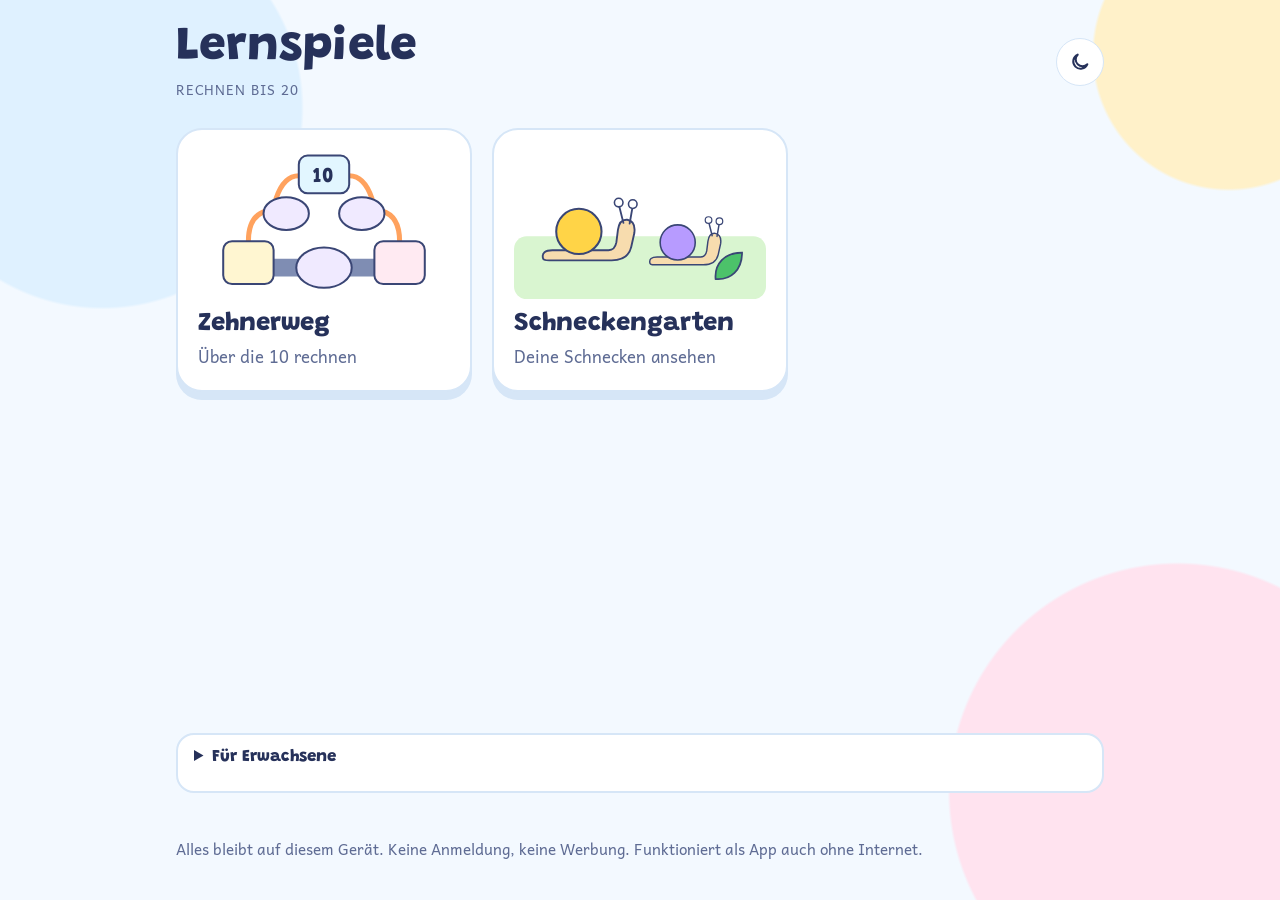
==== index.html @ 8269bc17 "Belohnung über Wochen: Tageslimit, Salatkorb, Sammelbuch; Probe-Bereich - Höchstens 3 neue Schnecken" ====
<!doctype html>
<html lang="de">
<head>
<meta charset="utf-8">
<meta name="viewport" content="width=device-width, initial-scale=1, viewport-fit=cover">
<meta http-equiv="Content-Security-Policy" content="default-src 'none'; script-src 'self'; style-src 'self'; img-src 'self'; font-src 'self'; connect-src 'self'; manifest-src 'self'; worker-src 'self'; base-uri 'none'; form-action 'none'">
<meta name="referrer" content="no-referrer">
<meta name="robots" content="noindex">
<meta name="theme-color" content="#f3f9ff">
<meta name="mobile-web-app-capable" content="yes">
<meta name="apple-mobile-web-app-capable" content="yes">
<meta name="apple-mobile-web-app-status-bar-style" content="default">
<meta name="apple-mobile-web-app-title" content="Lernspiele">
<link rel="manifest" href="manifest.webmanifest">
<link rel="icon" href="gemeinsam/icons/icon.svg" type="image/svg+xml">
<link rel="apple-touch-icon" href="gemeinsam/icons/apple-touch-icon.png">
<title>Lernspiele</title>
<link rel="stylesheet" href="gemeinsam/theme.css">
<link rel="stylesheet" href="startseite.css">
<script src="gemeinsam/thema.js"></script>
<script type="module" src="gemeinsam/app.js"></script>
</head>
<body>
<main class="start">
  <header>
    <div>
      <h1>Lernspiele</h1>
      <p class="sub">Rechnen bis 20</p>
    </div>
    <button class="info-btn" data-thema-knopf type="button" aria-label="Nachtmodus einschalten"></button>
  </header>

  <ul class="kacheln">
    <li>
      <a class="kachel" href="zehnerweg/">
        <svg class="bild" viewBox="0 0 200 120" aria-hidden="true">
          <rect class="k-road" x="20" y="88" width="160" height="14" rx="2"/>
          <!-- Pfeile: die rechte Seite ist die Spiegelung der linken an x = 100 -->
          <path class="k-arr" d="M40 74 Q40 54 54 50"/>
          <path class="k-arr" d="M62 40 Q68 22 80 22"/>
          <path class="k-arr" d="M120 22 Q132 22 138 40"/>
          <path class="k-arr" d="M146 50 Q160 54 160 74"/>
          <rect class="k-start" x="20" y="74" width="40" height="34" rx="7"/>
          <ellipse class="k-oval" cx="100" cy="95" rx="22" ry="16"/>
          <ellipse class="k-oval" cx="70" cy="52" rx="18" ry="13"/>
          <rect class="k-ten" x="80" y="6" width="40" height="30" rx="7"/>
          <ellipse class="k-oval" cx="130" cy="52" rx="18" ry="13"/>
          <rect class="k-goal" x="140" y="74" width="40" height="34" rx="7"/>
          <text x="100" y="27" text-anchor="middle">10</text>
        </svg>
        <span class="name">Zehnerweg</span>
        <span class="was">Über die 10 rechnen</span>
      </a>
    </li>
    <li>
      <a class="kachel" href="garten/">
        <svg class="bild" viewBox="0 0 200 120" aria-hidden="true">
          <rect class="k-gras" x="0" y="70" width="200" height="50" rx="10"/>
          <g transform="translate(18 34) scale(.62)">
            <path class="k-body" d="M8 86 Q6 76 20 76 L92 76 Q100 76 102 66 L104 50 Q106 36 116 37 Q127 39 125 54 L121 72 Q117 89 96 89 L16 89 Q8 89 8 86Z"/>
            <path class="k-line" d="M111 41 L105 17 M119 42 L123 19"/>
            <circle class="k-auge" cx="105" cy="15" r="5.5"/><circle class="k-auge" cx="123" cy="17" r="5.5"/>
            <circle class="k-haus1" cx="54" cy="52" r="29"/>
          </g>
          <g transform="translate(104 50) scale(.48)">
            <path class="k-body" d="M8 86 Q6 76 20 76 L92 76 Q100 76 102 66 L104 50 Q106 36 116 37 Q127 39 125 54 L121 72 Q117 89 96 89 L16 89 Q8 89 8 86Z"/>
            <path class="k-line" d="M111 41 L105 17 M119 42 L123 19"/>
            <circle class="k-auge" cx="105" cy="15" r="5.5"/><circle class="k-auge" cx="123" cy="17" r="5.5"/>
            <circle class="k-haus2" cx="54" cy="52" r="29"/>
          </g>
          <path class="k-blatt" d="M160 104 C159 92 167 83 181 83 C181 97 172 105 160 104Z"/>
        </svg>
        <span class="name">Schneckengarten</span>
        <span class="was">Deine Schnecken ansehen</span>
      </a>
    </li>
  </ul>

  <details class="erwachsene">
    <summary>Für Erwachsene</summary>
    <div class="zeile">
      <div><b>Als App installieren</b><small data-install-hinweis>Prüfe …</small></div>
      <button type="button" class="btn primary" data-installieren-knopf hidden>Installieren</button>
    </div>
    <div class="zeile">
      <div><b>Vollbild</b><small>Im Browser endet das Vollbild beim Wechsel ins Spiel. Dauerhaft im Vollbild läuft es als installierte App.</small></div>
      <button type="button" class="btn" data-vollbild-knopf hidden>Vollbild</button>
    </div>
    <div class="zeile">
      <div><b>7 nur mit Querstrich</b><small>Wie in der Grundschule gelernt. Eine 7 ohne Querstrich wird als 1 gelesen; so werden Einsen mit Anstrich zuverlässiger erkannt.</small></div>
      <label class="schalter"><input type="checkbox" data-einstellung="siebenMitQuerstrich"><span>an</span></label>
    </div>
    <div class="zeile">
      <div><b>Runden pro Tag</b><small>Eine Runde dauert 5 Minuten. Die Uhr hält an, wenn niemand schreibt.</small></div>
      <select class="auswahl" data-einstellung="rundenProTag" aria-label="Runden pro Tag">
        <option value="1">1</option><option value="2">2</option><option value="3">3</option><option value="5">5</option><option value="0">unbegrenzt</option>
      </select>
    </div>
    <div class="zeile">
      <div><b>Probe-Modus</b><small>Zum Ausprobieren: eigener Probe-Garten, Runden 1 Minute, „Nächster Tag“ im Garten. Der echte Garten bleibt unberührt.</small></div>
      <button type="button" class="btn" data-probe-knopf>Probe-Modus starten</button>
      <button type="button" class="btn" data-probe-zuruecksetzen hidden>Probe zurücksetzen</button>
    </div>
    <div class="zeile" data-nur-echt>
      <div><b>Alles zurücksetzen</b><small>Löscht Garten, Schnecken, Runden und Einstellungen auf diesem Gerät. Nicht rückgängig zu machen.</small></div>
      <button type="button" class="btn gefahr" data-alles-zuruecksetzen>Zurücksetzen …</button>
    </div>
    <div class="zeile diagnose">
      <div><b>Diagnose</b><small>Bei Problemen mit der Installation bitte abfotografieren.</small></div>
      <button type="button" class="btn" data-diagnose-knopf>Prüfen</button>
      <pre data-diagnose-ausgabe hidden></pre>
    </div>
  </details>

  <p class="fuss">Alles bleibt auf diesem Gerät. Keine Anmeldung, keine Werbung. Funktioniert als App auch ohne Internet.</p>
</main>
</body>
</html>
---- gemeinsam/theme.css ----
/* Gemeinsames Aussehen aller Lernspiele: Schriften, Farb-Tokens (hell/dunkel), Grundlayout, Knöpfe.
   Schriften liegen im Repository (SIL Open Font License), damit kein fremder Server angefragt wird. */

@font-face { font-family: "Andika"; font-weight: 400; font-style: normal; font-display: swap; src: url("schriften/andika-latin-400-normal.woff2") format("woff2"); }
@font-face { font-family: "Andika"; font-weight: 700; font-style: normal; font-display: swap; src: url("schriften/andika-latin-700-normal.woff2") format("woff2"); }
@font-face { font-family: "Grandstander"; font-weight: 600; font-style: normal; font-display: swap; src: url("schriften/grandstander-latin-600-normal.woff2") format("woff2"); }
@font-face { font-family: "Grandstander"; font-weight: 800; font-style: normal; font-display: swap; src: url("schriften/grandstander-latin-800-normal.woff2") format("woff2"); }

/* Hell ist Standard. Dunkel nur, wenn es eingeschaltet wurde (data-theme="dark", gesetzt von thema.js). */
:root {
  --paper: #f3f9ff; --sheet: #ffffff; --fg: #26315a; --muted: #5f6c94; --rule: #d6e6f7;
  --ink: #4b3ae0; --road: #7f8db3; --dash: #ffffff; --line: #3a4675;
  --oval: #f0eaff; --f-start: #fff6d1; --f-ten: #e2f6ff; --f-goal: #ffeaf2;
  --arrow: #ffa25e; --heart: #ff6f9b; --good: #19a866; --good-bg: #dcf8ea; --bad: #e5484d; --bad-bg: #ffe6e7;
  --star: #ffbe0b; --btn: #7a5cff; --btn-fg: #ffffff; --btn-edge: #5a3fe0; --chip: #ffffff;
  --blob1: #dff1ff; --blob2: #fff1c9; --blob3: #ffe3ef;
  --grass: #d9f5d0; --grass-2: #bfeab2; --sky: #e7f4ff; --leaf: #4cc26a; --leaf-off: #cfe3cf; --body-snail: #f7dcae; --cheek: #ff9bb5;
  --display: "Grandstander", "Comic Sans MS", "Chalkboard SE", system-ui, sans-serif;
  --body: "Andika", "Segoe UI", system-ui, sans-serif;
  color-scheme: light;
}
:root[data-theme="dark"] {
  --paper: #121833; --sheet: #1c2348; --fg: #f1f3ff; --muted: #aab3dc; --rule: #343e6e;
  --ink: #8fd3ff; --road: #46527f; --dash: #ffd23f; --line: #c8cff2;
  --oval: #352e6b; --f-start: #3d3519; --f-ten: #173b54; --f-goal: #4a2036;
  --arrow: #ff9d5c; --heart: #ff77a3; --good: #45d98d; --good-bg: #173a2b; --bad: #ff7b7f; --bad-bg: #452025;
  --star: #ffd23f; --btn: #9a83ff; --btn-fg: #14193a; --btn-edge: #6a52d6; --chip: #1c2348;
  --blob1: #1a2550; --blob2: #2a2540; --blob3: #2b1d3d;
  --grass: #1f3b33; --grass-2: #26493d; --sky: #1a2550; --leaf: #5fd67e; --leaf-off: #2d4a3c; --body-snail: #f0d3a0; --cheek: #ff8fab;
  color-scheme: dark;
}

html, body { height: 100%; margin: 0; }
body {
  background:
    radial-gradient(circle at 8% 12%, var(--blob1) 0 14%, transparent 14.2%),
    radial-gradient(circle at 92% 88%, var(--blob3) 0 16%, transparent 16.2%),
    radial-gradient(circle at 96% 6%, var(--blob2) 0 9%, transparent 9.2%),
    var(--paper);
  color: var(--fg); font-family: var(--body); font-size: 16px;
  -webkit-user-select: none; user-select: none; -webkit-tap-highlight-color: transparent;
  -webkit-touch-callout: none; touch-action: manipulation; overscroll-behavior: none;
}
[hidden] { display: none !important; }

/* Runde Symbol-Knöpfe (Tag/Nacht, Spiegeln, ?) */
.info-btn {
  width: 48px; height: 48px; border-radius: 50%; border: 1.5px solid var(--rule); background: var(--sheet);
  color: var(--fg); font: 800 1.1rem var(--display); cursor: pointer; padding: 0;
  display: inline-grid; place-items: center; text-decoration: none;
}
.info-btn svg { width: 22px; height: 22px; display: block; fill: none; stroke: currentColor; stroke-width: 2.2; stroke-linecap: round; stroke-linejoin: round; }
.info-btn .sun { stroke: var(--star); }
.info-btn[aria-pressed="true"] { background: var(--btn); color: var(--btn-fg); border-color: var(--btn); }

/* Umschalter mit mehreren Möglichkeiten (z. B. Plus / Minus / Gemischt) */
.seg { display: inline-flex; border: 1.5px solid var(--rule); border-radius: 999px; padding: 3px; background: var(--sheet); }
.seg button {
  font: 700 .95rem var(--body); color: var(--muted); background: none; border: 0; border-radius: 999px;
  padding: 8px 14px; min-height: 44px; cursor: pointer;
}
.seg button[aria-pressed="true"] { background: var(--btn); color: var(--btn-fg); }

/* Große Knöpfe */
.btn {
  font: 600 1.05rem var(--display); border-radius: 999px; padding: 12px 22px; min-height: 50px; cursor: pointer;
  border: 2px solid var(--rule); background: var(--sheet); color: var(--fg); box-shadow: 0 4px 0 var(--rule);
}
.btn:active { translate: 0 3px; box-shadow: 0 1px 0 var(--rule); }
.btn.primary { background: var(--btn); color: var(--btn-fg); border-color: var(--btn); min-width: 140px; box-shadow: 0 4px 0 var(--btn-edge); }
.btn.primary:active { box-shadow: 0 1px 0 var(--btn-edge); }
.btn:focus-visible, .seg button:focus-visible, .info-btn:focus-visible, a:focus-visible { outline: 3px solid var(--ink); outline-offset: 2px; }

/* Hinweis-Kasten für Erwachsene */
.grown {
  color: var(--fg); font-size: .95rem; background: var(--sheet);
  border: 1.5px solid var(--rule); border-radius: 14px; padding: 4px 18px; box-shadow: 0 10px 30px rgb(0 0 0 / .18);
}
.grown h2 { font: 800 1.1rem var(--display); margin: 12px 0 0; }
.grown p { margin: .5em 0; line-height: 1.5; color: var(--muted); }

/* Probe-Modus: farbiger Rahmen und kleines Schild, damit niemand aus Versehen im Probe-Garten spielt */
html.probe body::after { content: ""; position: fixed; inset: 0; border: 5px solid #f59e0b; pointer-events: none; z-index: 1000; }
.probe-schild {
  position: fixed; top: 0; left: 50%; translate: -50% 0; z-index: 1001; pointer-events: none;
  background: #f59e0b; color: #1d2747; font: 800 .85rem var(--display); padding: 2px 12px 4px; border-radius: 0 0 10px 10px;
}

@media (prefers-reduced-motion: reduce) {
  * { animation: none !important; transition: none !important; }
}
---- startseite.css ----
.start {
  box-sizing: border-box; max-width: 960px; margin: 0 auto; min-height: 100%;
  padding: 24px max(16px, env(safe-area-inset-right, 0px)) 24px max(16px, env(safe-area-inset-left, 0px));
  display: flex; flex-direction: column; gap: 28px;
}
.start header { display: flex; align-items: center; justify-content: space-between; gap: 16px; }
.start h1 { font: 800 clamp(2rem, 6vw, 3rem) var(--display); margin: 0; line-height: 1; }
.start .sub { margin: 6px 0 0; color: var(--muted); font-size: .85rem; letter-spacing: .06em; text-transform: uppercase; }

.kacheln { list-style: none; margin: 0; padding: 0; display: grid; gap: 20px; grid-template-columns: repeat(auto-fill, minmax(min(100%, 260px), 1fr)); }
.kachel {
  display: flex; flex-direction: column; gap: 6px; padding: 18px 20px 20px; text-decoration: none; color: var(--fg);
  background: var(--sheet); border: 2px solid var(--rule); border-radius: 26px; box-shadow: 0 8px 0 var(--rule);
}
.kachel:active { translate: 0 4px; box-shadow: 0 4px 0 var(--rule); }
.kachel .bild { width: 100%; height: auto; margin-bottom: 6px; }
.kachel .name { font: 800 1.6rem var(--display); }
.kachel .was { color: var(--muted); font-size: 1.05rem; }

.k-road { fill: var(--road); }
.k-arr { fill: none; stroke: var(--arrow); stroke-width: 4; stroke-linecap: round; }
.k-oval { fill: var(--oval); stroke: var(--line); stroke-width: 1.6; }
.k-start, .k-ten, .k-goal { stroke: var(--line); stroke-width: 1.6; }
.k-start { fill: var(--f-start); } .k-ten { fill: var(--f-ten); } .k-goal { fill: var(--f-goal); }
.k-gras { fill: var(--grass); }
.k-body { fill: var(--body-snail); stroke: var(--line); stroke-width: 2.4; }
.k-line { stroke: var(--line); stroke-width: 2.4; stroke-linecap: round; fill: none; }
.k-auge { fill: #fff; stroke: var(--line); stroke-width: 2; }
.k-haus1 { fill: #ffd447; stroke: var(--line); stroke-width: 2.6; }
.k-haus2 { fill: #b79bff; stroke: var(--line); stroke-width: 2.6; }
.k-blatt { fill: var(--leaf); stroke: var(--line); stroke-width: 1.4; }
.kachel text { font: 800 17px var(--display); fill: var(--fg); }

.erwachsene { margin-top: auto; background: var(--sheet); border: 2px solid var(--rule); border-radius: 18px; padding: 4px 16px; }
.erwachsene summary { font: 800 1.05rem var(--display); cursor: pointer; padding: 10px 0; min-height: 28px; }
.erwachsene .zeile { display: flex; align-items: center; gap: 12px 16px; flex-wrap: wrap; padding: 12px 0; border-top: 1.5px solid var(--rule); }
.erwachsene .zeile > div { flex: 1 1 260px; display: flex; flex-direction: column; gap: 2px; }
.erwachsene small { color: var(--muted); font-size: .92rem; line-height: 1.4; }
.erwachsene pre { flex: 1 1 100%; margin: 0; white-space: pre-wrap; word-break: break-word; font: .85rem/1.5 ui-monospace, Menlo, Consolas, monospace; background: var(--paper); border: 1.5px solid var(--rule); border-radius: 12px; padding: 10px 12px; user-select: text; -webkit-user-select: text; }
.schalter { display: inline-flex; align-items: center; gap: 10px; font-weight: 700; min-height: 48px; cursor: pointer; }
.schalter input { width: 28px; height: 28px; accent-color: var(--btn); margin: 0; }
.auswahl { font: 700 1.05rem var(--body); min-height: 48px; padding: 6px 12px; border-radius: 12px; border: 2px solid var(--rule); background: var(--sheet); color: var(--fg); }
.btn.gefahr { color: var(--bad); border-color: color-mix(in srgb, var(--bad) 45%, var(--rule)); }
.fuss { color: var(--muted); font-size: .95rem; }
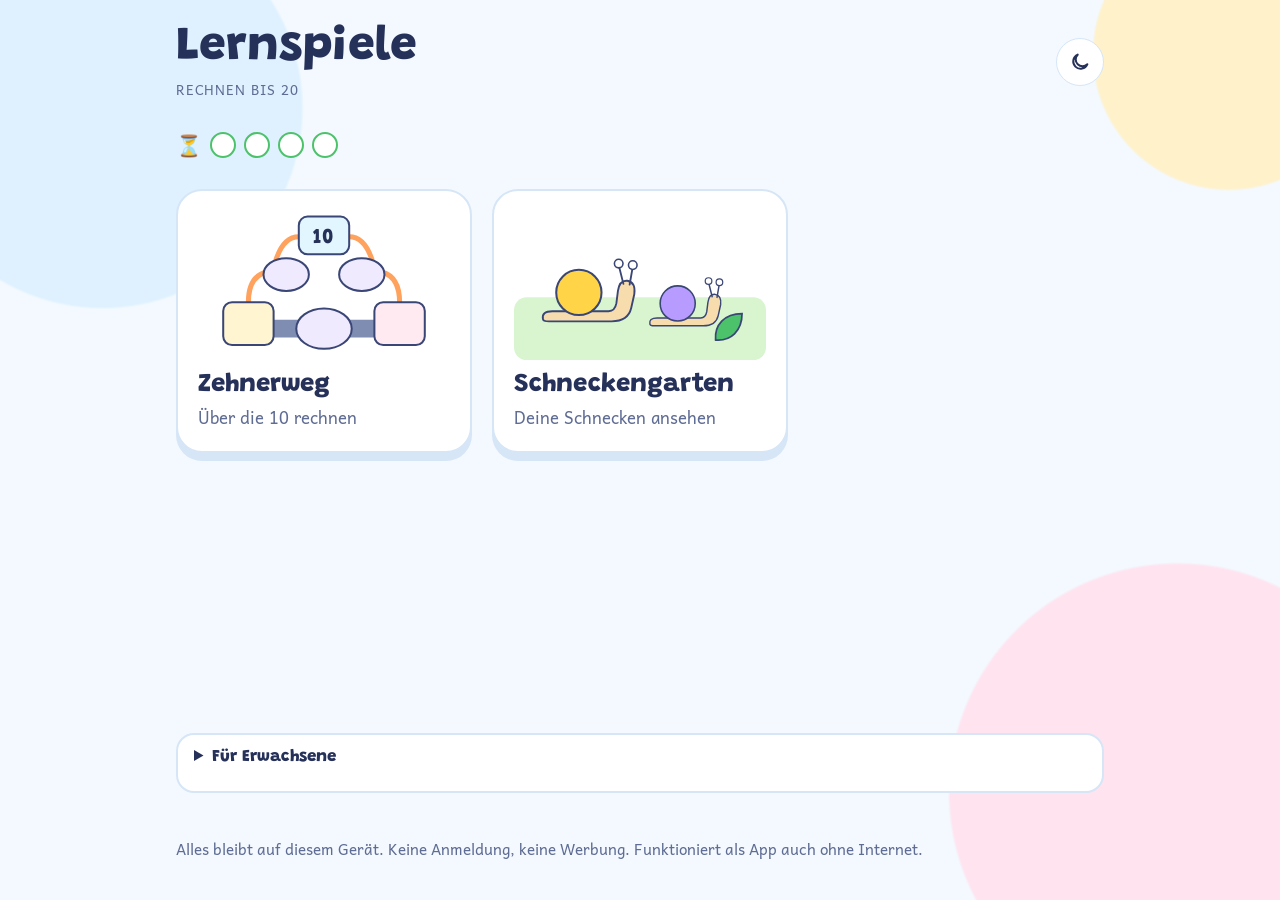
==== commit af6d7cb0: "Neues Belohnungsmodell: Schnecke pro Runde, Kopfbedeckungen, Lernzeit - Eine fertige 5-Minuten-Runde" ====
--- a/index.html
+++ b/index.html
@@ -29,6 +29,8 @@
     </div>
     <button class="info-btn" data-thema-knopf type="button" aria-label="Nachtmodus einschalten"></button>
   </header>
+
+  <div class="lernzeit" data-lernzeit-anzeige role="img" aria-label="Lernzeit heute"></div>
 
   <ul class="kacheln">
     <li>
@@ -91,13 +93,13 @@
       <label class="schalter"><input type="checkbox" data-einstellung="siebenMitQuerstrich"><span>an</span></label>
     </div>
     <div class="zeile">
-      <div><b>Runden pro Tag</b><small>Eine Runde dauert 5 Minuten. Die Uhr hält an, wenn niemand schreibt.</small></div>
-      <select class="auswahl" data-einstellung="rundenProTag" aria-label="Runden pro Tag">
-        <option value="1">1</option><option value="2">2</option><option value="3">3</option><option value="5">5</option><option value="0">unbegrenzt</option>
+      <div><b>Lernzeit pro Tag</b><small>Für alle Lernspiele zusammen. Gezählt wird nur echte Übungszeit (eine Runde = 5 Minuten). Danach kann frei weiter geübt werden, aber ohne Belohnung.</small></div>
+      <select class="auswahl" data-einstellung="lernzeitMinuten" aria-label="Lernzeit pro Tag">
+        <option value="15">15 Minuten</option><option value="20">20 Minuten</option><option value="25">25 Minuten</option><option value="30">30 Minuten</option>
       </select>
     </div>
     <div class="zeile">
-      <div><b>Probe-Modus</b><small>Zum Ausprobieren: eigener Probe-Garten, Runden 1 Minute, „Nächster Tag“ im Garten. Der echte Garten bleibt unberührt.</small></div>
+      <div><b>Probe-Modus</b><small>Zum Ausprobieren: eigener Probe-Garten, Runden 1 Minute (Lernzeit entsprechend kürzer), „Nächster Tag“ im Garten. Der echte Garten bleibt unberührt.</small></div>
       <button type="button" class="btn" data-probe-knopf>Probe-Modus starten</button>
       <button type="button" class="btn" data-probe-zuruecksetzen hidden>Probe zurücksetzen</button>
     </div>
--- a/startseite.css
+++ b/startseite.css
@@ -7,6 +7,12 @@
 .start h1 { font: 800 clamp(2rem, 6vw, 3rem) var(--display); margin: 0; line-height: 1; }
 .start .sub { margin: 6px 0 0; color: var(--muted); font-size: .85rem; letter-spacing: .06em; text-transform: uppercase; }
 
+.lernzeit { display: flex; align-items: center; gap: 8px; min-height: 28px; }
+.lernzeit .lz-symbol { font-size: 1.3rem; }
+.lz-punkt { width: 22px; height: 22px; border-radius: 50%; border: 2.5px solid var(--leaf); background: var(--sheet); }
+.lz-punkt.halb { background: linear-gradient(90deg, var(--leaf) 50%, var(--sheet) 50%); }
+.lz-punkt.fertig { background: var(--leaf); }
+.lernzeit.geschafft .lz-punkt { border-color: var(--muted); background: var(--muted); }
 .kacheln { list-style: none; margin: 0; padding: 0; display: grid; gap: 20px; grid-template-columns: repeat(auto-fill, minmax(min(100%, 260px), 1fr)); }
 .kachel {
   display: flex; flex-direction: column; gap: 6px; padding: 18px 20px 20px; text-decoration: none; color: var(--fg);
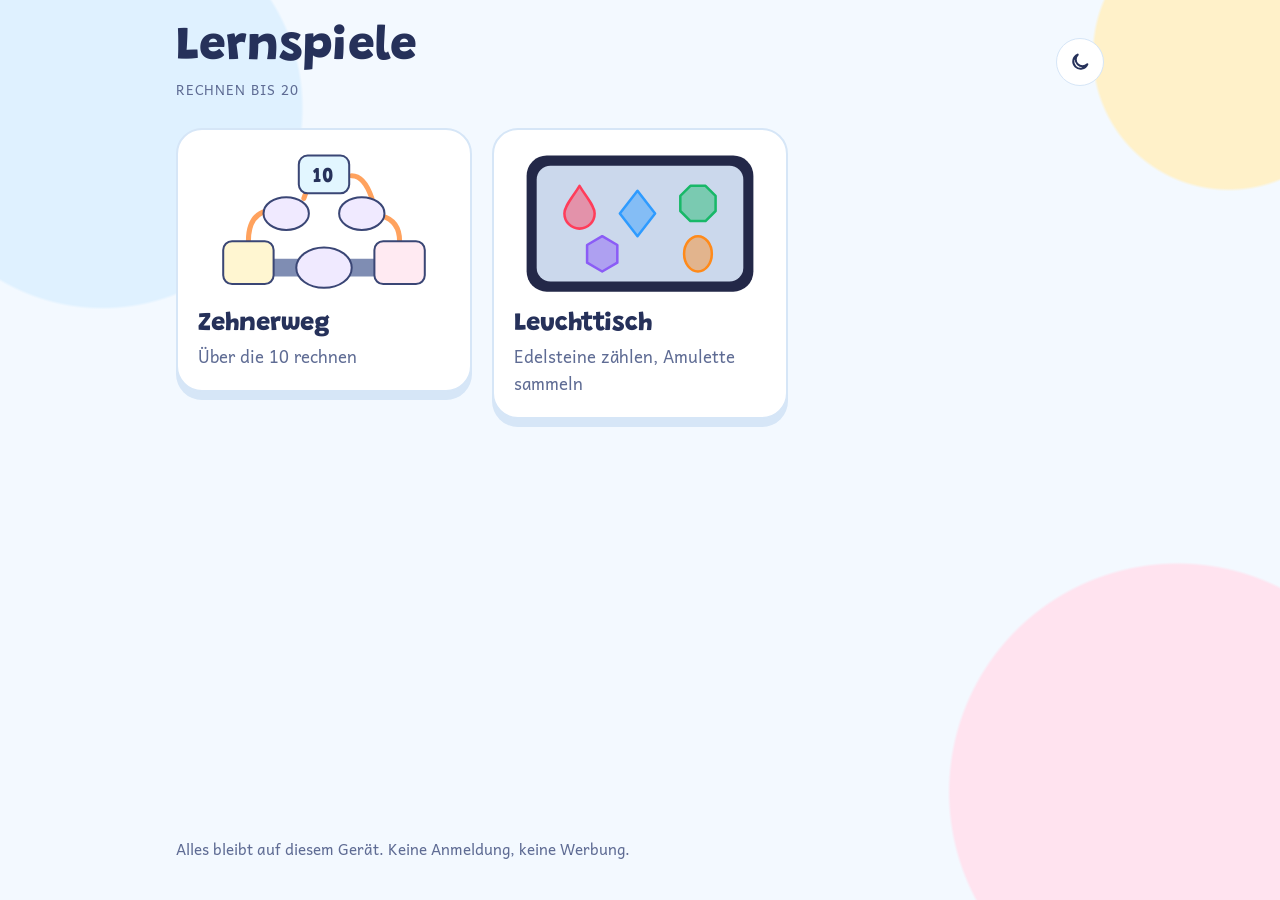
==== commit 84c12707: "Leuchttisch: erster Entwurf mit Edelsteinen und Amuletten Neues Spiel leuchttisch/ (ohne Numi): Edel" ====
--- a/index.html
+++ b/index.html
@@ -3,22 +3,13 @@
 <head>
 <meta charset="utf-8">
 <meta name="viewport" content="width=device-width, initial-scale=1, viewport-fit=cover">
-<meta http-equiv="Content-Security-Policy" content="default-src 'none'; script-src 'self'; style-src 'self'; img-src 'self'; font-src 'self'; connect-src 'self'; manifest-src 'self'; worker-src 'self'; base-uri 'none'; form-action 'none'">
+<meta http-equiv="Content-Security-Policy" content="default-src 'none'; script-src 'self'; style-src 'self'; img-src 'self'; font-src 'self'; connect-src 'self'; base-uri 'none'; form-action 'none'">
 <meta name="referrer" content="no-referrer">
 <meta name="robots" content="noindex">
-<meta name="theme-color" content="#f3f9ff">
-<meta name="mobile-web-app-capable" content="yes">
-<meta name="apple-mobile-web-app-capable" content="yes">
-<meta name="apple-mobile-web-app-status-bar-style" content="default">
-<meta name="apple-mobile-web-app-title" content="Lernspiele">
-<link rel="manifest" href="manifest.webmanifest">
-<link rel="icon" href="gemeinsam/icons/icon.svg" type="image/svg+xml">
-<link rel="apple-touch-icon" href="gemeinsam/icons/apple-touch-icon.png">
 <title>Lernspiele</title>
 <link rel="stylesheet" href="gemeinsam/theme.css">
 <link rel="stylesheet" href="startseite.css">
 <script src="gemeinsam/thema.js"></script>
-<script type="module" src="gemeinsam/app.js"></script>
 </head>
 <body>
 <main class="start">
@@ -30,18 +21,15 @@
     <button class="info-btn" data-thema-knopf type="button" aria-label="Nachtmodus einschalten"></button>
   </header>
 
-  <div class="lernzeit" data-lernzeit-anzeige role="img" aria-label="Lernzeit heute"></div>
-
   <ul class="kacheln">
     <li>
       <a class="kachel" href="zehnerweg/">
         <svg class="bild" viewBox="0 0 200 120" aria-hidden="true">
           <rect class="k-road" x="20" y="88" width="160" height="14" rx="2"/>
-          <!-- Pfeile: die rechte Seite ist die Spiegelung der linken an x = 100 -->
           <path class="k-arr" d="M40 74 Q40 54 54 50"/>
-          <path class="k-arr" d="M62 40 Q68 22 80 22"/>
-          <path class="k-arr" d="M120 22 Q132 22 138 40"/>
-          <path class="k-arr" d="M146 50 Q160 54 160 74"/>
+          <path class="k-arr" d="M84 40 Q90 22 98 22"/>
+          <path class="k-arr" d="M122 22 Q132 22 138 40"/>
+          <path class="k-arr" d="M146 54 Q160 58 160 74"/>
           <rect class="k-start" x="20" y="74" width="40" height="34" rx="7"/>
           <ellipse class="k-oval" cx="100" cy="95" rx="22" ry="16"/>
           <ellipse class="k-oval" cx="70" cy="52" rx="18" ry="13"/>
@@ -55,66 +43,23 @@
       </a>
     </li>
     <li>
-      <a class="kachel" href="garten/">
+      <a class="kachel" href="leuchttisch/">
         <svg class="bild" viewBox="0 0 200 120" aria-hidden="true">
-          <rect class="k-gras" x="0" y="70" width="200" height="50" rx="10"/>
-          <g transform="translate(18 34) scale(.62)">
-            <path class="k-body" d="M8 86 Q6 76 20 76 L92 76 Q100 76 102 66 L104 50 Q106 36 116 37 Q127 39 125 54 L121 72 Q117 89 96 89 L16 89 Q8 89 8 86Z"/>
-            <path class="k-line" d="M111 41 L105 17 M119 42 L123 19"/>
-            <circle class="k-auge" cx="105" cy="15" r="5.5"/><circle class="k-auge" cx="123" cy="17" r="5.5"/>
-            <circle class="k-haus1" cx="54" cy="52" r="29"/>
-          </g>
-          <g transform="translate(104 50) scale(.48)">
-            <path class="k-body" d="M8 86 Q6 76 20 76 L92 76 Q100 76 102 66 L104 50 Q106 36 116 37 Q127 39 125 54 L121 72 Q117 89 96 89 L16 89 Q8 89 8 86Z"/>
-            <path class="k-line" d="M111 41 L105 17 M119 42 L123 19"/>
-            <circle class="k-auge" cx="105" cy="15" r="5.5"/><circle class="k-auge" cx="123" cy="17" r="5.5"/>
-            <circle class="k-haus2" cx="54" cy="52" r="29"/>
-          </g>
-          <path class="k-blatt" d="M160 104 C159 92 167 83 181 83 C181 97 172 105 160 104Z"/>
+          <rect class="k-rahmen" x="10" y="6" width="180" height="108" rx="16"/>
+          <rect class="k-tisch" x="18" y="14" width="164" height="92" rx="11"/>
+          <path class="k-st k-rot" d="M52 30 C58 40 64 46 64 52 a12 12 0 1 1 -24 0 C40 46 46 40 52 30 Z"/>
+          <polygon class="k-st k-blau" points="98,34 112,52 98,70 84,52"/>
+          <polygon class="k-st k-gruen" points="140,30 152,30 160,38 160,50 152,58 140,58 132,50 132,38"/>
+          <polygon class="k-st k-lila" points="70,70 82,77 82,91 70,98 58,91 58,77"/>
+          <ellipse class="k-st k-orange" cx="146" cy="84" rx="11" ry="14"/>
         </svg>
-        <span class="name">Schneckengarten</span>
-        <span class="was">Deine Schnecken ansehen</span>
+        <span class="name">Leuchttisch</span>
+        <span class="was">Edelsteine zählen, Amulette sammeln</span>
       </a>
     </li>
   </ul>
 
-  <details class="erwachsene">
-    <summary>Für Erwachsene</summary>
-    <div class="zeile">
-      <div><b>Als App installieren</b><small data-install-hinweis>Prüfe …</small></div>
-      <button type="button" class="btn primary" data-installieren-knopf hidden>Installieren</button>
-    </div>
-    <div class="zeile">
-      <div><b>Vollbild</b><small>Im Browser endet das Vollbild beim Wechsel ins Spiel. Dauerhaft im Vollbild läuft es als installierte App.</small></div>
-      <button type="button" class="btn" data-vollbild-knopf hidden>Vollbild</button>
-    </div>
-    <div class="zeile">
-      <div><b>7 nur mit Querstrich</b><small>Wie in der Grundschule gelernt. Eine 7 ohne Querstrich wird als 1 gelesen; so werden Einsen mit Anstrich zuverlässiger erkannt.</small></div>
-      <label class="schalter"><input type="checkbox" data-einstellung="siebenMitQuerstrich"><span>an</span></label>
-    </div>
-    <div class="zeile">
-      <div><b>Lernzeit pro Tag</b><small>Für alle Lernspiele zusammen. Gezählt wird nur echte Übungszeit (eine Runde = 5 Minuten). Danach kann frei weiter geübt werden, aber ohne Belohnung.</small></div>
-      <select class="auswahl" data-einstellung="lernzeitMinuten" aria-label="Lernzeit pro Tag">
-        <option value="15">15 Minuten</option><option value="20">20 Minuten</option><option value="25">25 Minuten</option><option value="30">30 Minuten</option>
-      </select>
-    </div>
-    <div class="zeile">
-      <div><b>Probe-Modus</b><small>Zum Ausprobieren: eigener Probe-Garten, Runden 1 Minute (Lernzeit entsprechend kürzer), „Nächster Tag“ im Garten. Der echte Garten bleibt unberührt.</small></div>
-      <button type="button" class="btn" data-probe-knopf>Probe-Modus starten</button>
-      <button type="button" class="btn" data-probe-zuruecksetzen hidden>Probe zurücksetzen</button>
-    </div>
-    <div class="zeile" data-nur-echt>
-      <div><b>Alles zurücksetzen</b><small>Löscht Garten, Schnecken, Runden und Einstellungen auf diesem Gerät. Nicht rückgängig zu machen.</small></div>
-      <button type="button" class="btn gefahr" data-alles-zuruecksetzen>Zurücksetzen …</button>
-    </div>
-    <div class="zeile diagnose">
-      <div><b>Diagnose</b><small>Bei Problemen mit der Installation bitte abfotografieren.</small></div>
-      <button type="button" class="btn" data-diagnose-knopf>Prüfen</button>
-      <pre data-diagnose-ausgabe hidden></pre>
-    </div>
-  </details>
-
-  <p class="fuss">Alles bleibt auf diesem Gerät. Keine Anmeldung, keine Werbung. Funktioniert als App auch ohne Internet.</p>
+  <p class="fuss">Alles bleibt auf diesem Gerät. Keine Anmeldung, keine Werbung.</p>
 </main>
 </body>
 </html>
--- a/startseite.css
+++ b/startseite.css
@@ -7,12 +7,6 @@
 .start h1 { font: 800 clamp(2rem, 6vw, 3rem) var(--display); margin: 0; line-height: 1; }
 .start .sub { margin: 6px 0 0; color: var(--muted); font-size: .85rem; letter-spacing: .06em; text-transform: uppercase; }
 
-.lernzeit { display: flex; align-items: center; gap: 8px; min-height: 28px; }
-.lernzeit .lz-symbol { font-size: 1.3rem; }
-.lz-punkt { width: 22px; height: 22px; border-radius: 50%; border: 2.5px solid var(--leaf); background: var(--sheet); }
-.lz-punkt.halb { background: linear-gradient(90deg, var(--leaf) 50%, var(--sheet) 50%); }
-.lz-punkt.fertig { background: var(--leaf); }
-.lernzeit.geschafft .lz-punkt { border-color: var(--muted); background: var(--muted); }
 .kacheln { list-style: none; margin: 0; padding: 0; display: grid; gap: 20px; grid-template-columns: repeat(auto-fill, minmax(min(100%, 260px), 1fr)); }
 .kachel {
   display: flex; flex-direction: column; gap: 6px; padding: 18px 20px 20px; text-decoration: none; color: var(--fg);
@@ -28,23 +22,11 @@
 .k-oval { fill: var(--oval); stroke: var(--line); stroke-width: 1.6; }
 .k-start, .k-ten, .k-goal { stroke: var(--line); stroke-width: 1.6; }
 .k-start { fill: var(--f-start); } .k-ten { fill: var(--f-ten); } .k-goal { fill: var(--f-goal); }
-.k-gras { fill: var(--grass); }
-.k-body { fill: var(--body-snail); stroke: var(--line); stroke-width: 2.4; }
-.k-line { stroke: var(--line); stroke-width: 2.4; stroke-linecap: round; fill: none; }
-.k-auge { fill: #fff; stroke: var(--line); stroke-width: 2; }
-.k-haus1 { fill: #ffd447; stroke: var(--line); stroke-width: 2.6; }
-.k-haus2 { fill: #b79bff; stroke: var(--line); stroke-width: 2.6; }
-.k-blatt { fill: var(--leaf); stroke: var(--line); stroke-width: 1.4; }
+.k-rahmen { fill: #232848; }
+.k-tisch { fill: #cbd8ec; }
+.k-st { stroke-width: 2; stroke-linejoin: round; fill-opacity: .45; }
+.k-rot { fill: #ff3d5a; stroke: #ff3d5a; } .k-blau { fill: #2e9bff; stroke: #2e9bff; } .k-gruen { fill: #18b868; stroke: #18b868; }
+.k-lila { fill: #8b5cf6; stroke: #8b5cf6; } .k-orange { fill: #ff8a1a; stroke: #ff8a1a; }
 .kachel text { font: 800 17px var(--display); fill: var(--fg); }
 
-.erwachsene { margin-top: auto; background: var(--sheet); border: 2px solid var(--rule); border-radius: 18px; padding: 4px 16px; }
-.erwachsene summary { font: 800 1.05rem var(--display); cursor: pointer; padding: 10px 0; min-height: 28px; }
-.erwachsene .zeile { display: flex; align-items: center; gap: 12px 16px; flex-wrap: wrap; padding: 12px 0; border-top: 1.5px solid var(--rule); }
-.erwachsene .zeile > div { flex: 1 1 260px; display: flex; flex-direction: column; gap: 2px; }
-.erwachsene small { color: var(--muted); font-size: .92rem; line-height: 1.4; }
-.erwachsene pre { flex: 1 1 100%; margin: 0; white-space: pre-wrap; word-break: break-word; font: .85rem/1.5 ui-monospace, Menlo, Consolas, monospace; background: var(--paper); border: 1.5px solid var(--rule); border-radius: 12px; padding: 10px 12px; user-select: text; -webkit-user-select: text; }
-.schalter { display: inline-flex; align-items: center; gap: 10px; font-weight: 700; min-height: 48px; cursor: pointer; }
-.schalter input { width: 28px; height: 28px; accent-color: var(--btn); margin: 0; }
-.auswahl { font: 700 1.05rem var(--body); min-height: 48px; padding: 6px 12px; border-radius: 12px; border: 2px solid var(--rule); background: var(--sheet); color: var(--fg); }
-.btn.gefahr { color: var(--bad); border-color: color-mix(in srgb, var(--bad) 45%, var(--rule)); }
-.fuss { color: var(--muted); font-size: .95rem; }
+.fuss { margin-top: auto; color: var(--muted); font-size: .95rem; }
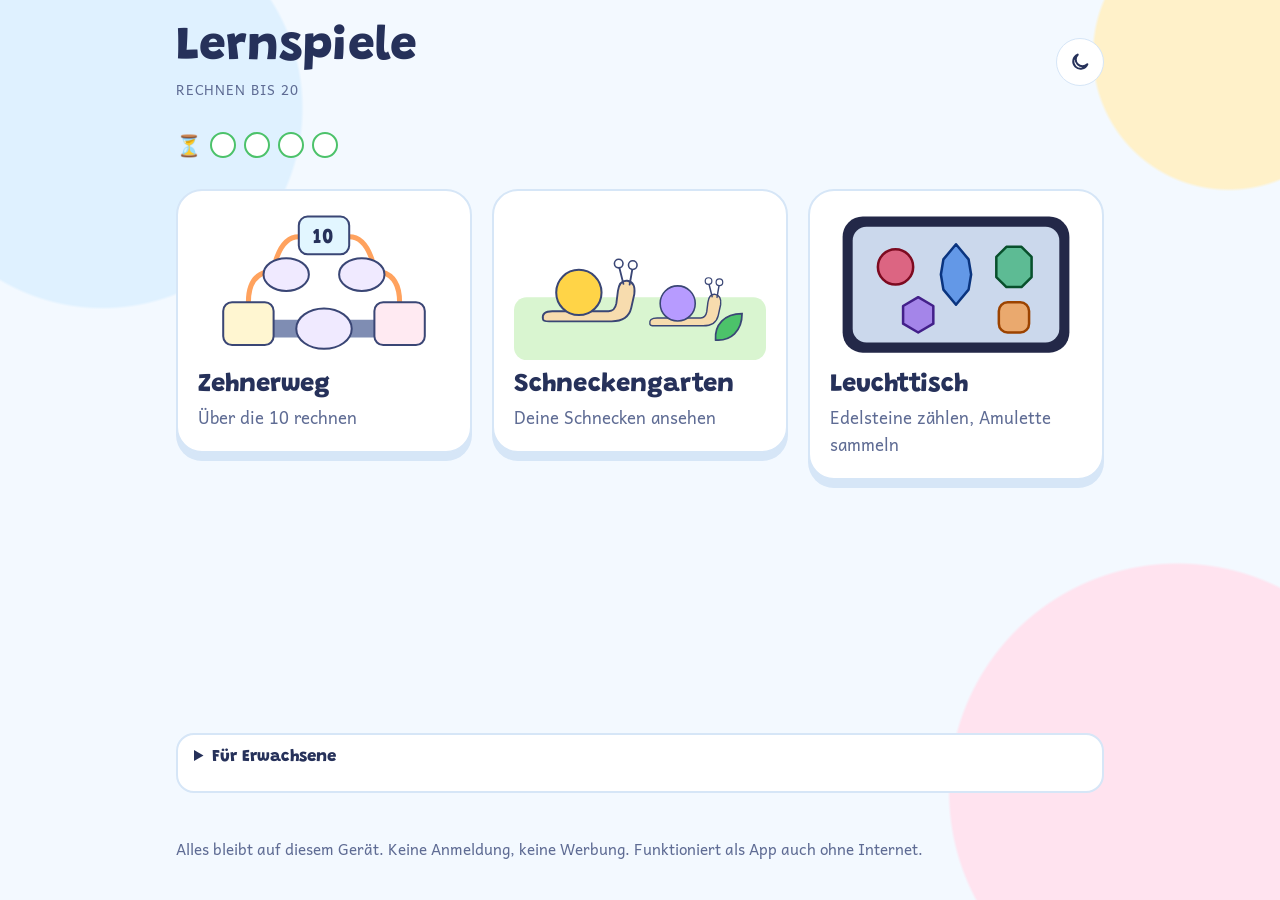
==== commit a9bcb563: "Zehnerweg-Testfassung (belohnung-neu) und Leuchttisch zusammenführen Stand von belohnung-neu übernom" ====
--- a/index.html
+++ b/index.html
@@ -3,13 +3,22 @@
 <head>
 <meta charset="utf-8">
 <meta name="viewport" content="width=device-width, initial-scale=1, viewport-fit=cover">
-<meta http-equiv="Content-Security-Policy" content="default-src 'none'; script-src 'self'; style-src 'self'; img-src 'self'; font-src 'self'; connect-src 'self'; base-uri 'none'; form-action 'none'">
+<meta http-equiv="Content-Security-Policy" content="default-src 'none'; script-src 'self'; style-src 'self'; img-src 'self'; font-src 'self'; connect-src 'self'; manifest-src 'self'; worker-src 'self'; base-uri 'none'; form-action 'none'">
 <meta name="referrer" content="no-referrer">
 <meta name="robots" content="noindex">
+<meta name="theme-color" content="#f3f9ff">
+<meta name="mobile-web-app-capable" content="yes">
+<meta name="apple-mobile-web-app-capable" content="yes">
+<meta name="apple-mobile-web-app-status-bar-style" content="default">
+<meta name="apple-mobile-web-app-title" content="Lernspiele">
+<link rel="manifest" href="manifest.webmanifest">
+<link rel="icon" href="gemeinsam/icons/icon.svg" type="image/svg+xml">
+<link rel="apple-touch-icon" href="gemeinsam/icons/apple-touch-icon.png">
 <title>Lernspiele</title>
 <link rel="stylesheet" href="gemeinsam/theme.css">
 <link rel="stylesheet" href="startseite.css">
 <script src="gemeinsam/thema.js"></script>
+<script type="module" src="gemeinsam/app.js"></script>
 </head>
 <body>
 <main class="start">
@@ -21,15 +30,18 @@
     <button class="info-btn" data-thema-knopf type="button" aria-label="Nachtmodus einschalten"></button>
   </header>
 
+  <div class="lernzeit" data-lernzeit-anzeige role="img" aria-label="Lernzeit heute"></div>
+
   <ul class="kacheln">
     <li>
       <a class="kachel" href="zehnerweg/">
         <svg class="bild" viewBox="0 0 200 120" aria-hidden="true">
           <rect class="k-road" x="20" y="88" width="160" height="14" rx="2"/>
+          <!-- Pfeile: die rechte Seite ist die Spiegelung der linken an x = 100 -->
           <path class="k-arr" d="M40 74 Q40 54 54 50"/>
-          <path class="k-arr" d="M84 40 Q90 22 98 22"/>
-          <path class="k-arr" d="M122 22 Q132 22 138 40"/>
-          <path class="k-arr" d="M146 54 Q160 58 160 74"/>
+          <path class="k-arr" d="M62 40 Q68 22 80 22"/>
+          <path class="k-arr" d="M120 22 Q132 22 138 40"/>
+          <path class="k-arr" d="M146 50 Q160 54 160 74"/>
           <rect class="k-start" x="20" y="74" width="40" height="34" rx="7"/>
           <ellipse class="k-oval" cx="100" cy="95" rx="22" ry="16"/>
           <ellipse class="k-oval" cx="70" cy="52" rx="18" ry="13"/>
@@ -43,15 +55,37 @@
       </a>
     </li>
     <li>
+      <a class="kachel" href="garten/">
+        <svg class="bild" viewBox="0 0 200 120" aria-hidden="true">
+          <rect class="k-gras" x="0" y="70" width="200" height="50" rx="10"/>
+          <g transform="translate(18 34) scale(.62)">
+            <path class="k-body" d="M8 86 Q6 76 20 76 L92 76 Q100 76 102 66 L104 50 Q106 36 116 37 Q127 39 125 54 L121 72 Q117 89 96 89 L16 89 Q8 89 8 86Z"/>
+            <path class="k-line" d="M111 41 L105 17 M119 42 L123 19"/>
+            <circle class="k-auge" cx="105" cy="15" r="5.5"/><circle class="k-auge" cx="123" cy="17" r="5.5"/>
+            <circle class="k-haus1" cx="54" cy="52" r="29"/>
+          </g>
+          <g transform="translate(104 50) scale(.48)">
+            <path class="k-body" d="M8 86 Q6 76 20 76 L92 76 Q100 76 102 66 L104 50 Q106 36 116 37 Q127 39 125 54 L121 72 Q117 89 96 89 L16 89 Q8 89 8 86Z"/>
+            <path class="k-line" d="M111 41 L105 17 M119 42 L123 19"/>
+            <circle class="k-auge" cx="105" cy="15" r="5.5"/><circle class="k-auge" cx="123" cy="17" r="5.5"/>
+            <circle class="k-haus2" cx="54" cy="52" r="29"/>
+          </g>
+          <path class="k-blatt" d="M160 104 C159 92 167 83 181 83 C181 97 172 105 160 104Z"/>
+        </svg>
+        <span class="name">Schneckengarten</span>
+        <span class="was">Deine Schnecken ansehen</span>
+      </a>
+    </li>
+    <li>
       <a class="kachel" href="leuchttisch/">
         <svg class="bild" viewBox="0 0 200 120" aria-hidden="true">
           <rect class="k-rahmen" x="10" y="6" width="180" height="108" rx="16"/>
           <rect class="k-tisch" x="18" y="14" width="164" height="92" rx="11"/>
-          <path class="k-st k-rot" d="M52 30 C58 40 64 46 64 52 a12 12 0 1 1 -24 0 C40 46 46 40 52 30 Z"/>
-          <polygon class="k-st k-blau" points="98,34 112,52 98,70 84,52"/>
-          <polygon class="k-st k-gruen" points="140,30 152,30 160,38 160,50 152,58 140,58 132,50 132,38"/>
+          <circle class="k-st k-rot" cx="52" cy="46" r="14"/>
+          <polygon class="k-st k-blau" points="100,28 110,40 112,52 110,64 100,76 90,64 88,52 90,40"/>
+          <polygon class="k-st k-gruen" points="140,30 152,30 160,38 160,54 152,62 140,62 132,54 132,38"/>
           <polygon class="k-st k-lila" points="70,70 82,77 82,91 70,98 58,91 58,77"/>
-          <ellipse class="k-st k-orange" cx="146" cy="84" rx="11" ry="14"/>
+          <rect class="k-st k-orange" x="134" y="74" width="24" height="24" rx="7"/>
         </svg>
         <span class="name">Leuchttisch</span>
         <span class="was">Edelsteine zählen, Amulette sammeln</span>
@@ -59,7 +93,43 @@
     </li>
   </ul>
 
-  <p class="fuss">Alles bleibt auf diesem Gerät. Keine Anmeldung, keine Werbung.</p>
+  <details class="erwachsene">
+    <summary>Für Erwachsene</summary>
+    <div class="zeile">
+      <div><b>Als App installieren</b><small data-install-hinweis>Prüfe …</small></div>
+      <button type="button" class="btn primary" data-installieren-knopf hidden>Installieren</button>
+    </div>
+    <div class="zeile">
+      <div><b>Vollbild</b><small>Im Browser endet das Vollbild beim Wechsel ins Spiel. Dauerhaft im Vollbild läuft es als installierte App.</small></div>
+      <button type="button" class="btn" data-vollbild-knopf hidden>Vollbild</button>
+    </div>
+    <div class="zeile">
+      <div><b>7 nur mit Querstrich</b><small>Wie in der Grundschule gelernt. Eine 7 ohne Querstrich wird als 1 gelesen; so werden Einsen mit Anstrich zuverlässiger erkannt.</small></div>
+      <label class="schalter"><input type="checkbox" data-einstellung="siebenMitQuerstrich"><span>an</span></label>
+    </div>
+    <div class="zeile">
+      <div><b>Lernzeit pro Tag</b><small>Für alle Lernspiele zusammen. Gezählt wird nur echte Übungszeit (eine Runde = 5 Minuten). Danach kann frei weiter geübt werden, aber ohne Belohnung.</small></div>
+      <select class="auswahl" data-einstellung="lernzeitMinuten" aria-label="Lernzeit pro Tag">
+        <option value="15">15 Minuten</option><option value="20">20 Minuten</option><option value="25">25 Minuten</option><option value="30">30 Minuten</option>
+      </select>
+    </div>
+    <div class="zeile">
+      <div><b>Probe-Modus</b><small>Zum Ausprobieren: eigener Probe-Garten, Runden 1 Minute (Lernzeit entsprechend kürzer), „Nächster Tag“ im Garten. Der echte Garten bleibt unberührt.</small></div>
+      <button type="button" class="btn" data-probe-knopf>Probe-Modus starten</button>
+      <button type="button" class="btn" data-probe-zuruecksetzen hidden>Probe zurücksetzen</button>
+    </div>
+    <div class="zeile" data-nur-echt>
+      <div><b>Alles zurücksetzen</b><small>Löscht Garten, Schnecken, Runden und Einstellungen auf diesem Gerät. Nicht rückgängig zu machen.</small></div>
+      <button type="button" class="btn gefahr" data-alles-zuruecksetzen>Zurücksetzen …</button>
+    </div>
+    <div class="zeile diagnose">
+      <div><b>Diagnose</b><small>Bei Problemen mit der Installation bitte abfotografieren.</small></div>
+      <button type="button" class="btn" data-diagnose-knopf>Prüfen</button>
+      <pre data-diagnose-ausgabe hidden></pre>
+    </div>
+  </details>
+
+  <p class="fuss">Alles bleibt auf diesem Gerät. Keine Anmeldung, keine Werbung. Funktioniert als App auch ohne Internet.</p>
 </main>
 </body>
 </html>
--- a/startseite.css
+++ b/startseite.css
@@ -7,6 +7,12 @@
 .start h1 { font: 800 clamp(2rem, 6vw, 3rem) var(--display); margin: 0; line-height: 1; }
 .start .sub { margin: 6px 0 0; color: var(--muted); font-size: .85rem; letter-spacing: .06em; text-transform: uppercase; }
 
+.lernzeit { display: flex; align-items: center; gap: 8px; min-height: 28px; }
+.lernzeit .lz-symbol { font-size: 1.3rem; }
+.lz-punkt { width: 22px; height: 22px; border-radius: 50%; border: 2.5px solid var(--leaf); background: var(--sheet); }
+.lz-punkt.halb { background: linear-gradient(90deg, var(--leaf) 50%, var(--sheet) 50%); }
+.lz-punkt.fertig { background: var(--leaf); }
+.lernzeit.geschafft .lz-punkt { border-color: var(--muted); background: var(--muted); }
 .kacheln { list-style: none; margin: 0; padding: 0; display: grid; gap: 20px; grid-template-columns: repeat(auto-fill, minmax(min(100%, 260px), 1fr)); }
 .kachel {
   display: flex; flex-direction: column; gap: 6px; padding: 18px 20px 20px; text-decoration: none; color: var(--fg);
@@ -22,11 +28,28 @@
 .k-oval { fill: var(--oval); stroke: var(--line); stroke-width: 1.6; }
 .k-start, .k-ten, .k-goal { stroke: var(--line); stroke-width: 1.6; }
 .k-start { fill: var(--f-start); } .k-ten { fill: var(--f-ten); } .k-goal { fill: var(--f-goal); }
+.k-gras { fill: var(--grass); }
+.k-body { fill: var(--body-snail); stroke: var(--line); stroke-width: 2.4; }
+.k-line { stroke: var(--line); stroke-width: 2.4; stroke-linecap: round; fill: none; }
+.k-auge { fill: #fff; stroke: var(--line); stroke-width: 2; }
+.k-haus1 { fill: #ffd447; stroke: var(--line); stroke-width: 2.6; }
+.k-haus2 { fill: #b79bff; stroke: var(--line); stroke-width: 2.6; }
+.k-blatt { fill: var(--leaf); stroke: var(--line); stroke-width: 1.4; }
 .k-rahmen { fill: #232848; }
 .k-tisch { fill: #cbd8ec; }
-.k-st { stroke-width: 2; stroke-linejoin: round; fill-opacity: .45; }
-.k-rot { fill: #ff3d5a; stroke: #ff3d5a; } .k-blau { fill: #2e9bff; stroke: #2e9bff; } .k-gruen { fill: #18b868; stroke: #18b868; }
-.k-lila { fill: #8b5cf6; stroke: #8b5cf6; } .k-orange { fill: #ff8a1a; stroke: #ff8a1a; }
+.k-st { stroke-width: 2; stroke-linejoin: round; fill-opacity: .6; }
+.k-rot { fill: #e8193c; stroke: #7d0a20; } .k-blau { fill: #1f6fe5; stroke: #0a347f; } .k-gruen { fill: #14a85a; stroke: #08502c; }
+.k-lila { fill: #8b4fe8; stroke: #43208a; } .k-orange { fill: #ff8a1a; stroke: #9c4300; }
 .kachel text { font: 800 17px var(--display); fill: var(--fg); }
 
-.fuss { margin-top: auto; color: var(--muted); font-size: .95rem; }
+.erwachsene { margin-top: auto; background: var(--sheet); border: 2px solid var(--rule); border-radius: 18px; padding: 4px 16px; }
+.erwachsene summary { font: 800 1.05rem var(--display); cursor: pointer; padding: 10px 0; min-height: 28px; }
+.erwachsene .zeile { display: flex; align-items: center; gap: 12px 16px; flex-wrap: wrap; padding: 12px 0; border-top: 1.5px solid var(--rule); }
+.erwachsene .zeile > div { flex: 1 1 260px; display: flex; flex-direction: column; gap: 2px; }
+.erwachsene small { color: var(--muted); font-size: .92rem; line-height: 1.4; }
+.erwachsene pre { flex: 1 1 100%; margin: 0; white-space: pre-wrap; word-break: break-word; font: .85rem/1.5 ui-monospace, Menlo, Consolas, monospace; background: var(--paper); border: 1.5px solid var(--rule); border-radius: 12px; padding: 10px 12px; user-select: text; -webkit-user-select: text; }
+.schalter { display: inline-flex; align-items: center; gap: 10px; font-weight: 700; min-height: 48px; cursor: pointer; }
+.schalter input { width: 28px; height: 28px; accent-color: var(--btn); margin: 0; }
+.auswahl { font: 700 1.05rem var(--body); min-height: 48px; padding: 6px 12px; border-radius: 12px; border: 2px solid var(--rule); background: var(--sheet); color: var(--fg); }
+.btn.gefahr { color: var(--bad); border-color: color-mix(in srgb, var(--bad) 45%, var(--rule)); }
+.fuss { color: var(--muted); font-size: .95rem; }
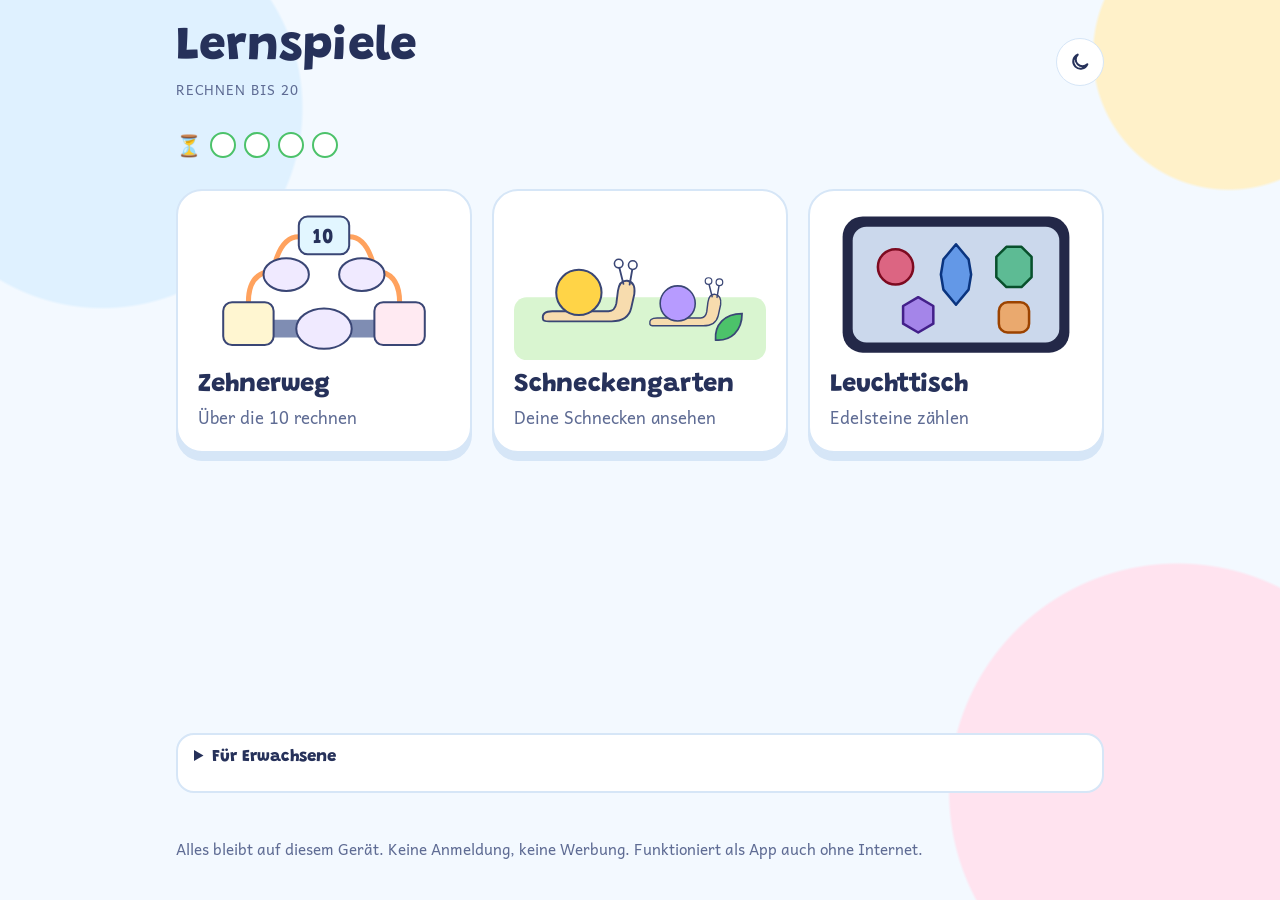
==== commit 572384e5: "Leuchttisch an Runde und Lernzeit angeschlossen, Kacheln gleich groß Leuchttisch nutzt die 5-Minuten" ====
--- a/index.html
+++ b/index.html
@@ -88,7 +88,7 @@
           <rect class="k-st k-orange" x="134" y="74" width="24" height="24" rx="7"/>
         </svg>
         <span class="name">Leuchttisch</span>
-        <span class="was">Edelsteine zählen, Amulette sammeln</span>
+        <span class="was">Edelsteine zählen</span>
       </a>
     </li>
   </ul>
--- a/startseite.css
+++ b/startseite.css
@@ -13,14 +13,15 @@
 .lz-punkt.halb { background: linear-gradient(90deg, var(--leaf) 50%, var(--sheet) 50%); }
 .lz-punkt.fertig { background: var(--leaf); }
 .lernzeit.geschafft .lz-punkt { border-color: var(--muted); background: var(--muted); }
-.kacheln { list-style: none; margin: 0; padding: 0; display: grid; gap: 20px; grid-template-columns: repeat(auto-fill, minmax(min(100%, 260px), 1fr)); }
+.kacheln { list-style: none; margin: 0; padding: 0; display: grid; gap: 20px; grid-template-columns: repeat(auto-fill, minmax(min(100%, 230px), 1fr)); }
+.kacheln li { display: flex; min-width: 0; }
 .kachel {
-  display: flex; flex-direction: column; gap: 6px; padding: 18px 20px 20px; text-decoration: none; color: var(--fg);
+  flex: 1; display: flex; flex-direction: column; gap: 6px; padding: 18px 20px 20px; text-decoration: none; color: var(--fg);
   background: var(--sheet); border: 2px solid var(--rule); border-radius: 26px; box-shadow: 0 8px 0 var(--rule);
 }
 .kachel:active { translate: 0 4px; box-shadow: 0 4px 0 var(--rule); }
 .kachel .bild { width: 100%; height: auto; margin-bottom: 6px; }
-.kachel .name { font: 800 1.6rem var(--display); }
+.kachel .name { font: 800 clamp(1.35rem, 2.7vw, 1.6rem) var(--display); }
 .kachel .was { color: var(--muted); font-size: 1.05rem; }
 
 .k-road { fill: var(--road); }
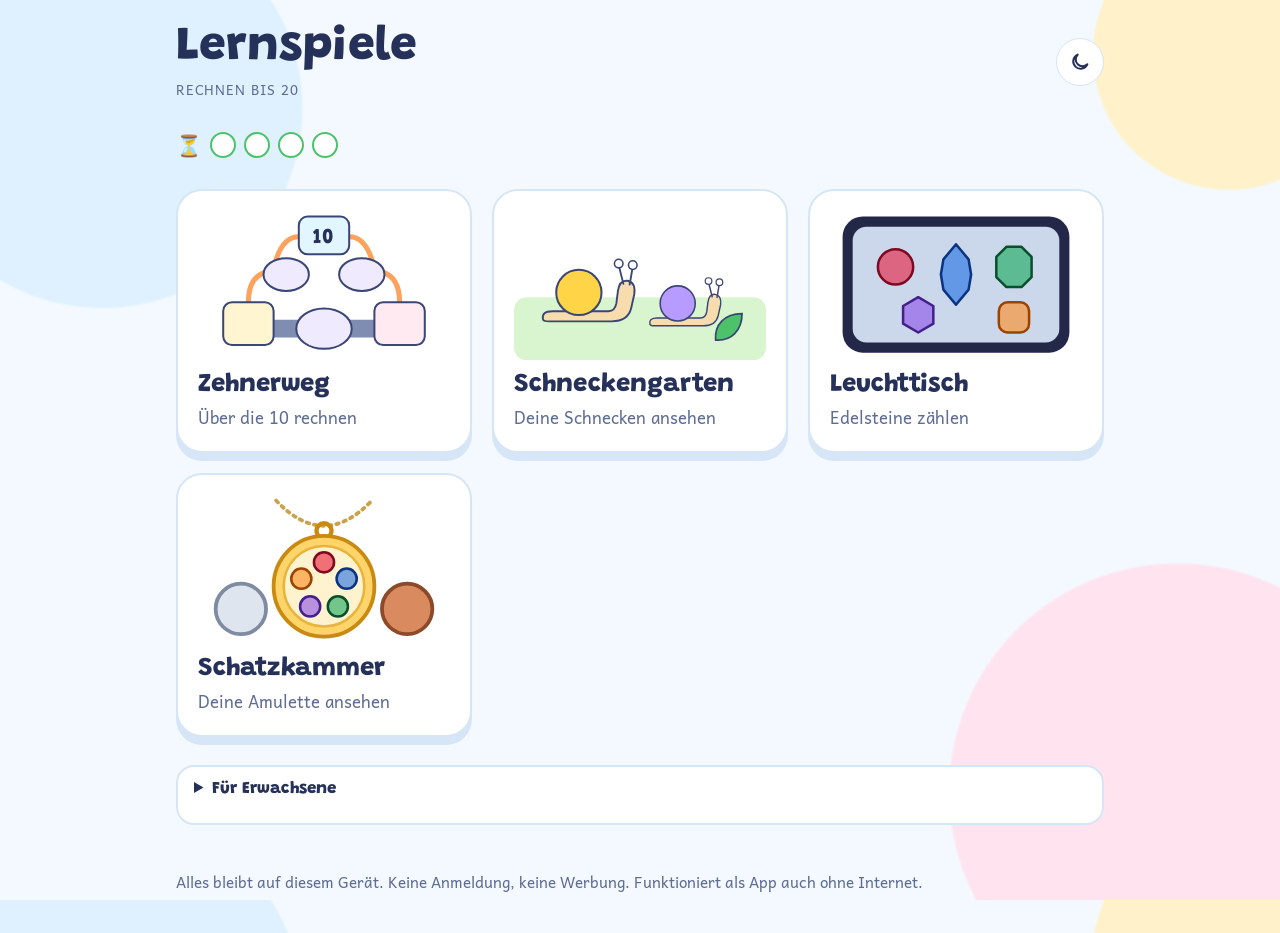
==== commit 5c46a76c: "Schatzkammer und Amulett-Modelle: Form × Material nach Stufe Amulette werden weiter automatisch gefü" ====
--- a/index.html
+++ b/index.html
@@ -91,6 +91,25 @@
         <span class="was">Edelsteine zählen</span>
       </a>
     </li>
+    <li>
+      <a class="kachel" href="schatzkammer/">
+        <svg class="bild" viewBox="0 0 200 120" aria-hidden="true">
+          <path class="k-kette" d="M62 6 Q100 46 138 6"/>
+          <circle class="k-oese" cx="100" cy="30" r="6"/>
+          <circle class="k-gold" cx="100" cy="74" r="40"/>
+          <circle class="k-gold-innen" cx="100" cy="74" r="32"/>
+          <circle class="k-st k-rot" cx="100" cy="55" r="8"/>
+          <circle class="k-st k-blau" cx="118" cy="68" r="8"/>
+          <circle class="k-st k-gruen" cx="111" cy="90" r="8"/>
+          <circle class="k-st k-lila" cx="89" cy="90" r="8"/>
+          <circle class="k-st k-orange" cx="82" cy="68" r="8"/>
+          <circle class="k-silber" cx="34" cy="92" r="20"/>
+          <circle class="k-ton" cx="166" cy="92" r="20"/>
+        </svg>
+        <span class="name">Schatzkammer</span>
+        <span class="was">Deine Amulette ansehen</span>
+      </a>
+    </li>
   </ul>
 
   <details class="erwachsene">
--- a/startseite.css
+++ b/startseite.css
@@ -41,6 +41,10 @@
 .k-st { stroke-width: 2; stroke-linejoin: round; fill-opacity: .6; }
 .k-rot { fill: #e8193c; stroke: #7d0a20; } .k-blau { fill: #1f6fe5; stroke: #0a347f; } .k-gruen { fill: #14a85a; stroke: #08502c; }
 .k-lila { fill: #8b4fe8; stroke: #43208a; } .k-orange { fill: #ff8a1a; stroke: #9c4300; }
+.k-kette { fill: none; stroke: #c9a24a; stroke-width: 3; stroke-dasharray: 2 4; stroke-linecap: round; }
+.k-oese { fill: none; stroke: #c98a12; stroke-width: 3.5; }
+.k-gold { fill: #ffd56b; stroke: #c98a12; stroke-width: 3; } .k-gold-innen { fill: #fff3cf; stroke: #e7b53c; stroke-width: 2; }
+.k-silber { fill: #dfe5ee; stroke: #7f8ba0; stroke-width: 3; } .k-ton { fill: #d98a5f; stroke: #8c4a2b; stroke-width: 3; }
 .kachel text { font: 800 17px var(--display); fill: var(--fg); }
 
 .erwachsene { margin-top: auto; background: var(--sheet); border: 2px solid var(--rule); border-radius: 18px; padding: 4px 16px; }
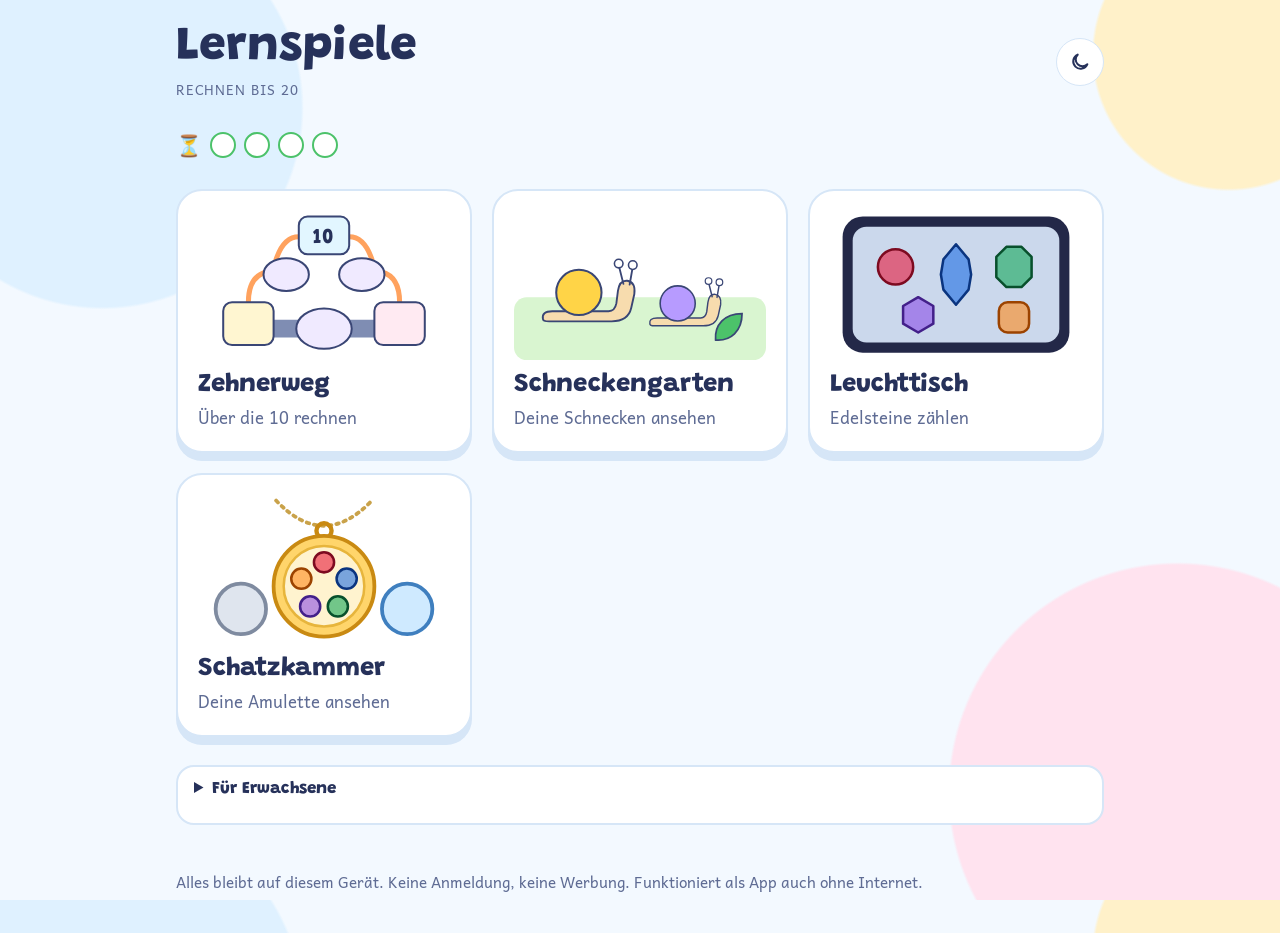
==== commit 43c70b0a: "Amulett-Materialien: Bronze, Silber, Gold, Kristall statt Ton Ton entfällt (sah nach Lebkuchen aus);" ====
--- a/index.html
+++ b/index.html
@@ -104,7 +104,7 @@
           <circle class="k-st k-lila" cx="89" cy="90" r="8"/>
           <circle class="k-st k-orange" cx="82" cy="68" r="8"/>
           <circle class="k-silber" cx="34" cy="92" r="20"/>
-          <circle class="k-ton" cx="166" cy="92" r="20"/>
+          <circle class="k-kristall" cx="166" cy="92" r="20"/>
         </svg>
         <span class="name">Schatzkammer</span>
         <span class="was">Deine Amulette ansehen</span>
--- a/startseite.css
+++ b/startseite.css
@@ -44,7 +44,7 @@
 .k-kette { fill: none; stroke: #c9a24a; stroke-width: 3; stroke-dasharray: 2 4; stroke-linecap: round; }
 .k-oese { fill: none; stroke: #c98a12; stroke-width: 3.5; }
 .k-gold { fill: #ffd56b; stroke: #c98a12; stroke-width: 3; } .k-gold-innen { fill: #fff3cf; stroke: #e7b53c; stroke-width: 2; }
-.k-silber { fill: #dfe5ee; stroke: #7f8ba0; stroke-width: 3; } .k-ton { fill: #d98a5f; stroke: #8c4a2b; stroke-width: 3; }
+.k-silber { fill: #dfe5ee; stroke: #7f8ba0; stroke-width: 3; } .k-kristall { fill: #cfeaff; stroke: #3f7fbf; stroke-width: 3; }
 .kachel text { font: 800 17px var(--display); fill: var(--fg); }
 
 .erwachsene { margin-top: auto; background: var(--sheet); border: 2px solid var(--rule); border-radius: 18px; padding: 4px 16px; }
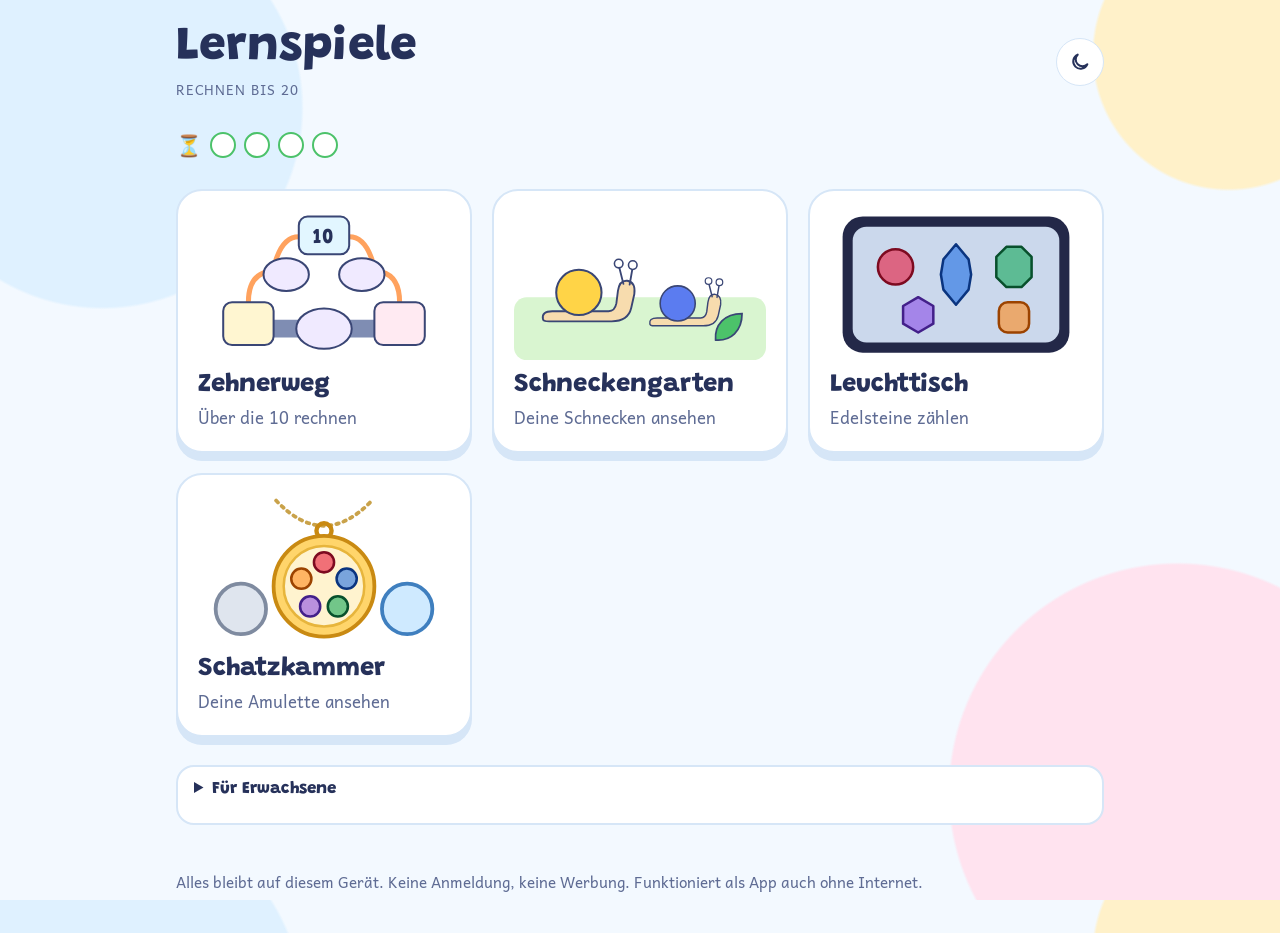
==== commit 45705f26: "Burgen als eigene Kachel (Probe): Burg zählen, Statistik statt Belohnung - burgen/: Burg aus dem Pro" ====
--- a/index.html
+++ b/index.html
@@ -110,6 +110,22 @@
         <span class="was">Deine Amulette ansehen</span>
       </a>
     </li>
+    <li data-nur-probe hidden>
+      <a class="kachel" href="burgen/">
+        <svg class="bild" viewBox="0 0 200 120" aria-hidden="true">
+          <rect class="k-rahmen" x="10" y="6" width="180" height="108" rx="16"/>
+          <rect class="k-tisch" x="18" y="14" width="164" height="92" rx="11"/>
+          <rect class="k-b k-b-turm" x="58" y="58" width="18" height="40" rx="3"/>
+          <rect class="k-b k-b-turm" x="124" y="58" width="18" height="40" rx="3"/>
+          <rect class="k-b k-b-mitte" x="80" y="66" width="40" height="32" rx="3"/>
+          <polygon class="k-b k-b-dach" points="67,40 78,58 56,58"/>
+          <polygon class="k-b k-b-dach" points="133,40 144,58 122,58"/>
+          <polygon class="k-b k-b-dach" points="100,46 122,66 78,66"/>
+        </svg>
+        <span class="name">Burgen</span>
+        <span class="was">Bausteine zählen · Probe</span>
+      </a>
+    </li>
   </ul>
 
   <details class="erwachsene">
--- a/startseite.css
+++ b/startseite.css
@@ -34,7 +34,7 @@
 .k-line { stroke: var(--line); stroke-width: 2.4; stroke-linecap: round; fill: none; }
 .k-auge { fill: #fff; stroke: var(--line); stroke-width: 2; }
 .k-haus1 { fill: #ffd447; stroke: var(--line); stroke-width: 2.6; }
-.k-haus2 { fill: #b79bff; stroke: var(--line); stroke-width: 2.6; }
+.k-haus2 { fill: #5b7cf0; stroke: var(--line); stroke-width: 2.6; }
 .k-blatt { fill: var(--leaf); stroke: var(--line); stroke-width: 1.4; }
 .k-rahmen { fill: #232848; }
 .k-tisch { fill: #cbd8ec; }
@@ -45,6 +45,8 @@
 .k-oese { fill: none; stroke: #c98a12; stroke-width: 3.5; }
 .k-gold { fill: #ffd56b; stroke: #c98a12; stroke-width: 3; } .k-gold-innen { fill: #fff3cf; stroke: #e7b53c; stroke-width: 2; }
 .k-silber { fill: #dfe5ee; stroke: #7f8ba0; stroke-width: 3; } .k-kristall { fill: #cfeaff; stroke: #3f7fbf; stroke-width: 3; }
+.k-b { stroke-width: 2.4; stroke-linejoin: round; fill-opacity: .4; }
+.k-b-turm { fill: #2E9BFF; stroke: #2E9BFF; } .k-b-mitte { fill: #FFC400; stroke: #e0a800; } .k-b-dach { fill: #FF3D5A; stroke: #FF3D5A; }
 .kachel text { font: 800 17px var(--display); fill: var(--fg); }
 
 .erwachsene { margin-top: auto; background: var(--sheet); border: 2px solid var(--rule); border-radius: 18px; padding: 4px 16px; }
